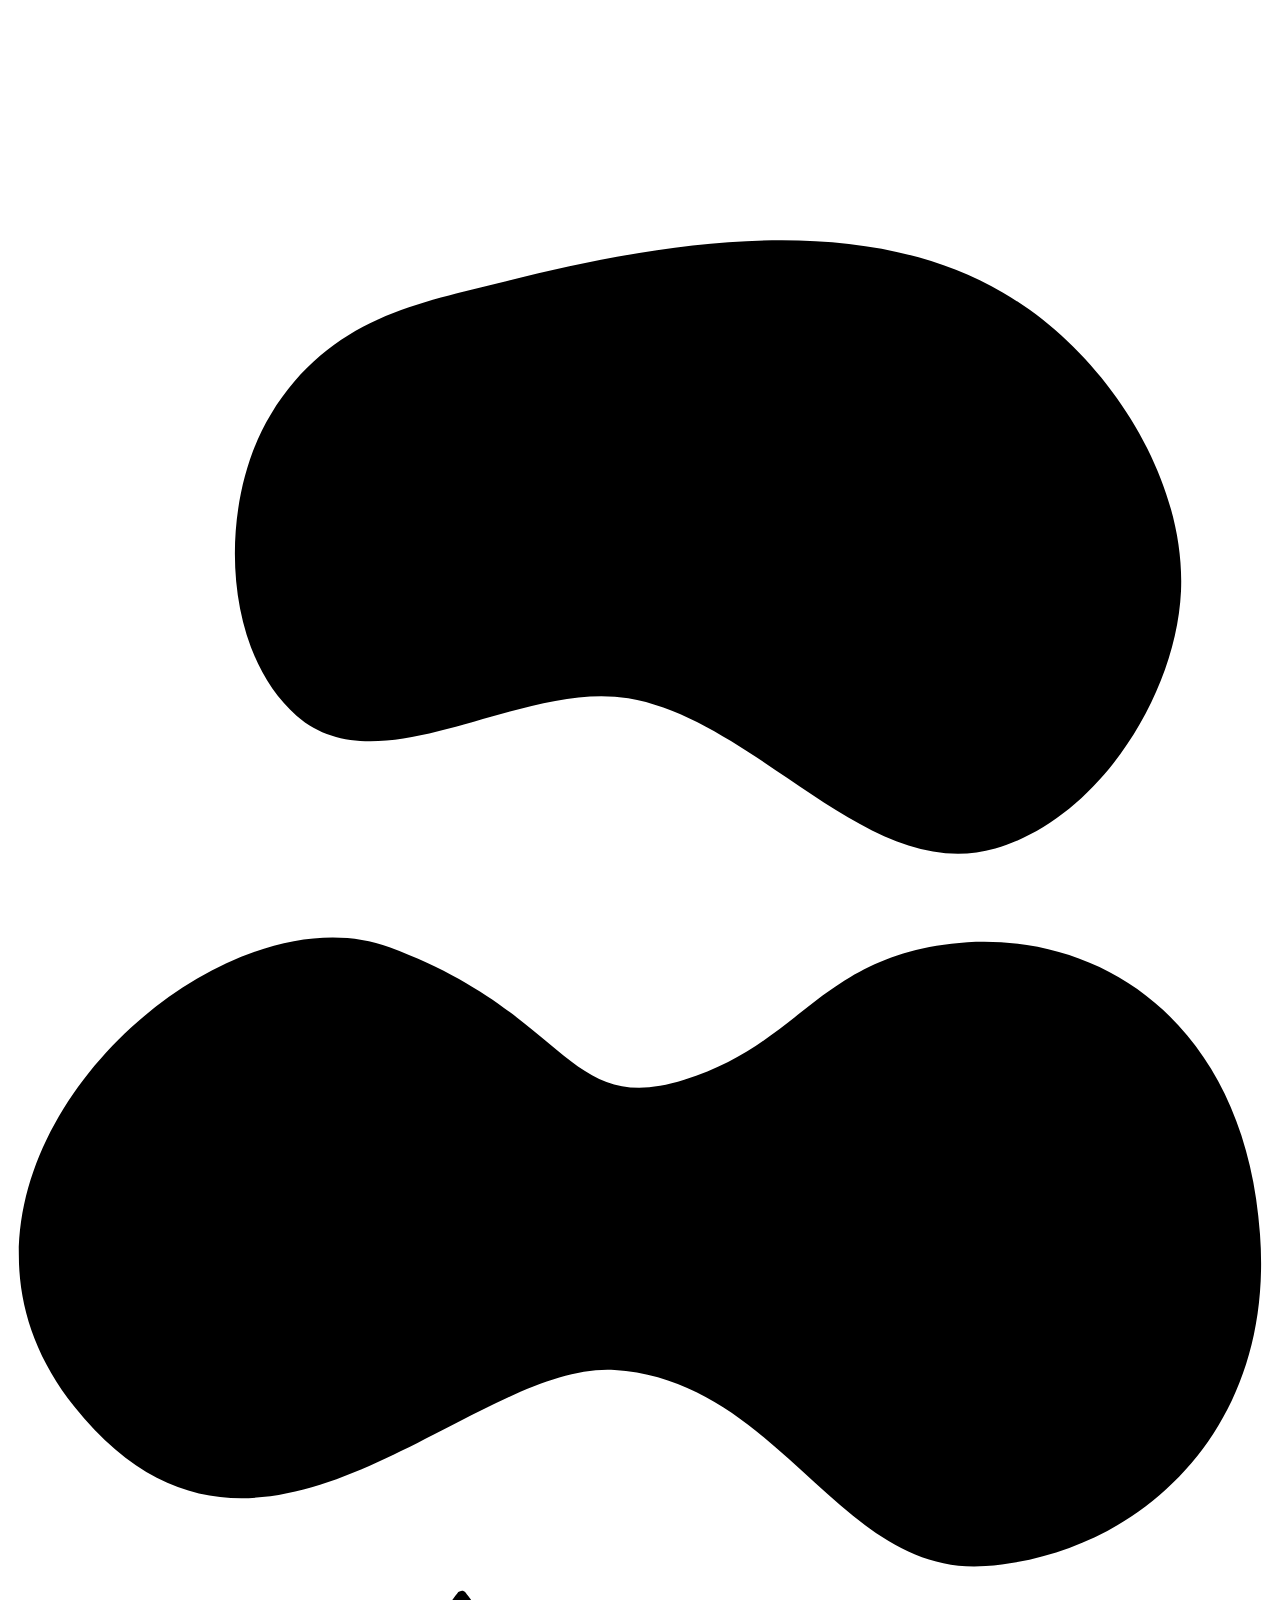
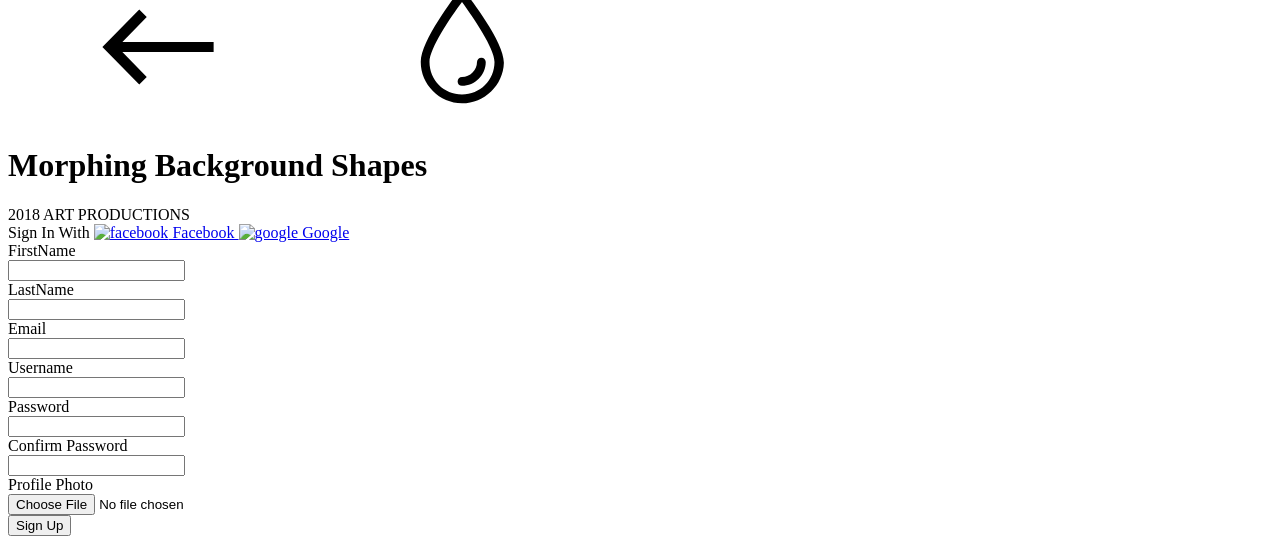
==== src/main/resources/templates/login.html @ 4a672786 "adding login page" ====
<!DOCTYPE html>
<html lang="en" class="no-js" xmlns:th="http://www.thymeleaf.org">
<head>
    <meta charset="UTF-8" />
    <meta name="viewport" content="width=device-width, initial-scale=1">
    <title>Morphing Background Shapes | Demo 2 | Codrops</title>
    <meta name="description" content="A page background effect where SVG shapes morph and transform on scroll" />
    <meta name="keywords" content="background, svg, morph, animation, scroll, shape, web development, css, javascript" />
    <meta name="author" content="Codrops" />
    <link rel="shortcut icon" href="favicon.ico">
    <!--<link href="https://fonts.googleapis.com/css?family=Roboto+Mono:400,500,700" rel="stylesheet">-->
    <link th:href="@{/css/normalize.css}" rel="stylesheet"/>
    <link th:href="@{/css/demo.css}" rel="stylesheet"/>
    <link th:href="@{/css/pater.css}" rel="stylesheet"/>
    <link th:href="@{/css/main.css}" rel="stylesheet"/>
    <link th:href="@{/css/util.css}" rel="stylesheet"/>
    <!--<link th:href="@{/css/font-awesome.min.css}" rel="stylesheet"/>-->
    <!--<link th:href="@{/css/icon-font.min.css}" rel="stylesheet"/>-->
    <link th:href="@{/css/animate.css}" rel="stylesheet"/>
    <link th:href="@{/css/hamburgers.min.css}" rel="stylesheet"/>
    <link th:href="@{/css/animsition.min.css}" rel="stylesheet"/>
    <link th:href="@{/css/select2.min.css}" rel="stylesheet"/>
    <link th:href="@{/css/daterangepicker.css}" rel="stylesheet"/>
    <link th:href="@{/css/loginutil.css}" rel="stylesheet"/>
    <link th:href="@{/css/loginmain.css}" rel="stylesheet"/>
    <script>
        document.documentElement.className = 'js';
        var supportsCssVars = function() {
            var s = document.createElement('style'),
                support;

            s.innerHTML = "root: { --tmp-var: bold; }";
            document.head.appendChild(s);
            support = !!(window.CSS && window.CSS.supports && window.CSS.supports('font-weight', 'var(--tmp-var)'));
            s.parentNode.removeChild(s);
            return support;
        }
        if (!supportsCssVars()) alert('Please view this demo in a modern browser that supports CSS Variables.')
    </script>
</head>
<body class="demo-2 loading">
<svg class="hidden">
    <symbol id="icon-arrow" viewBox="0 0 24 24">
        <title>arrow</title>
        <polygon points="6.3,12.8 20.9,12.8 20.9,11.2 6.3,11.2 10.2,7.2 9,6 3.1,12 9,18 10.2,16.8 "/>
    </symbol>
    <symbol id="icon-drop" viewBox="0 0 24 24">
        <title>drop</title>
        <path d="M12,21c-3.6,0-6.6-3-6.6-6.6C5.4,11,10.8,4,11.4,3.2C11.6,3.1,11.8,3,12,3s0.4,0.1,0.6,0.3c0.6,0.8,6.1,7.8,6.1,11.2C18.6,18.1,15.6,21,12,21zM12,4.8c-1.8,2.4-5.2,7.4-5.2,9.6c0,2.9,2.3,5.2,5.2,5.2s5.2-2.3,5.2-5.2C17.2,12.2,13.8,7.3,12,4.8z"/><path d="M12,18.2c-0.4,0-0.7-0.3-0.7-0.7s0.3-0.7,0.7-0.7c1.3,0,2.4-1.1,2.4-2.4c0-0.4,0.3-0.7,0.7-0.7c0.4,0,0.7,0.3,0.7,0.7C15.8,16.5,14.1,18.2,12,18.2z"/>
    </symbol>
    <symbol id="shape-demo" viewBox="0 0 200 100">
        <title>shape demo</title>
        <path d="M 6.144,74.1 C 20.4,107.4 70.13,94.33 94.22,95.74 121.3,97.41 130.8,101.1 154.7,99.38 178.6,97.72 201.9,78.95 199.4,46.86 197.1,14.96 174.9,4.781 161.4,1.827 147.9,-1.128 119.8,8.284 105.6,8.766 85.34,9.449 81.91,7.628 51.08,2.334 17.26,-3.482 -8.105,40.84 6.144,74.1 Z" />
    </symbol>
</svg>
<main>
    <div class="morph-wrap">
        <svg class="morph" width="1400" height="770" viewBox="0 0 1400 770">
            <path d="M 262.9,252.2 C 210.1,338.2 212.6,487.6 288.8,553.9 372.2,626.5 511.2,517.8 620.3,536.3 750.6,558.4 860.3,723 987.3,686.5 1089,657.3 1168,534.7 1173,429.2 1178,313.7 1096,189.1 995.1,130.7 852.1,47.07 658.8,78.95 498.1,119.2 410.7,141.1 322.6,154.8 262.9,252.2 Z"/>
        </svg>
    </div>
    <div class="content content--fixed">
        <header class="codrops-header">
            <div class="codrops-links">
                <svg class="decoshape" viewBox="0 0 200 100" width="100%" height="100%" preserveAspectRatio="none">
                    <path d="M 10.45,74.41 C 39.4,110.8 72.59,67.27 95.98,68.68 122.3,70.35 131.5,101.4 154.7,99.69 177.9,98.03 200.5,79.26 198.1,47.17 195.9,15.27 174.6,-0.3279 151.8,0.9941 128.6,2.581 126,16.86 107,22.76 88.26,28.67 88.87,12.36 60.37,1.787 31.79,-8.877 -18.61,37.92 10.45,74.41 Z" />
                </svg>
                <a class="codrops-icon codrops-icon--prev" href="https://tympanus.net/Development/FolderPreviewIdeas/" title="Previous Demo"><svg class="icon icon--arrow"><use xlink:href="#icon-arrow"></use></svg></a>
                <a class="codrops-icon codrops-icon--drop" href="https://tympanus.net/codrops/?p=31190" title="Back to the article"><svg class="icon icon--drop"><use xlink:href="#icon-drop"></use></svg></a>
            </div>
            <h1 class="codrops-header__title">Morphing Background Shapes</h1>
        </header>
        <div class="deco deco--title">2018 ART PRODUCTIONS</div>
    </div>
    <!-- Related demos -->
    <section class="content">
        <div class="limiter">
            <div class="container-login100" style="background-image: url('images/bg-01.jpg');">
                <div class="wrap-login100 p-l-110 p-r-110 p-t-62 p-b-33">
                    <form class="login100-form validate-form flex-sb flex-w">
					<span class="login100-form-title p-b-53">
						Sign In With
					</span>

                        <a href="#" class="btn-face m-b-20">
                            <img th:src="@{/images/icon-facebook.png}" width="40px" alt="facebook">
                            Facebook
                        </a>

                        <a href="#" class="btn-google m-b-20">
                            <img th:src="@{/images/icon-google.png}" alt="google">
                            Google
                        </a>

                        <div class="p-t-31 p-b-9">
						<span class="txt1">
							FirstName
						</span>
                        </div>
                        <div class="wrap-input100 validate-input" data-validate = "FirstName is required">
                            <input class="input100" type="text" name="username" >
                            <span class="focus-input100"></span>
                        </div>

                        <div class="p-t-31 p-b-9">
						<span class="txt1">
							LastName
						</span>
                        </div>
                        <div class="wrap-input100 validate-input" data-validate = "LastName is required">
                            <input class="input100" type="text" name="username" >
                            <span class="focus-input100"></span>
                        </div>

                        <div class="p-t-31 p-b-9">
						<span class="txt1">
							Email
						</span>
                        </div>
                        <div class="wrap-input100 validate-input" data-validate = "Email is required">
                            <input class="input100" type="email" name="username" >
                            <span class="focus-input100"></span>
                        </div>

                        <div class="p-t-31 p-b-9">
						<span class="txt1">
							Username
						</span>
                        </div>
                        <div class="wrap-input100 validate-input" data-validate = "Username is required">
                            <input class="input100" type="text" name="username" >
                            <span class="focus-input100"></span>
                        </div>

                        <div class="p-t-13 p-b-9">
						<span class="txt1">
							Password
						</span>
                        </div>
                        <div class="wrap-input100 validate-input" data-validate = "Password is required">
                            <input class="input100" type="password" name="pass" >
                            <span class="focus-input100"></span>
                        </div>

                        <div class="p-t-13 p-b-9">
						<span class="txt1">
							Confirm Password
						</span>
                        </div>
                        <div class="wrap-input100 validate-input" data-validate = "Password is required">
                            <input class="input100" type="password" name="pass" >
                            <span class="focus-input100"></span>
                        </div>

                        <div class="p-t-13 p-b-9">
						<span class="txt1">
							Profile Photo
						</span>
                        </div>
                        <div class="wrap-input100 validate-input">
                            <input class="input100" type="file" name="pass" >
                            <span class="focus-input100"></span>
                        </div>

                        <div class="container-login100-form-btn m-t-17">
                            <button class="login100-form-btn">
                                Sign Up
                            </button>
                        </div>
                    </form>
                </div>
            </div>
        </div>
    </section>
</main>
<script th:src="@{/js/imagesloaded.pkgd.min.js}"></script>
<script th:src="@{/js/anime.min.js}"></script>
<script th:src="@{/js/scrollMonitor.js}"></script>
<script th:src="@{/js/demo2.js}"></script>
<script th:src="@{/js/jquery-3.2.1.min.js}"></script>
<script th:src="@{/js/animsition.min.js}"></script>
<script th:src="@{/js/popper.js}"></script>
<script th:src="@{/js/select2.min.js}"></script>
<script th:src="@{/js/moment.min.js}"></script>
<script th:src="@{/js/daterangepicker.js}"></script>
<script th:src="@{/js/countdowntime.js}"></script>
<script th:src="@{/js/main.js}"></script>
</body>
</html>
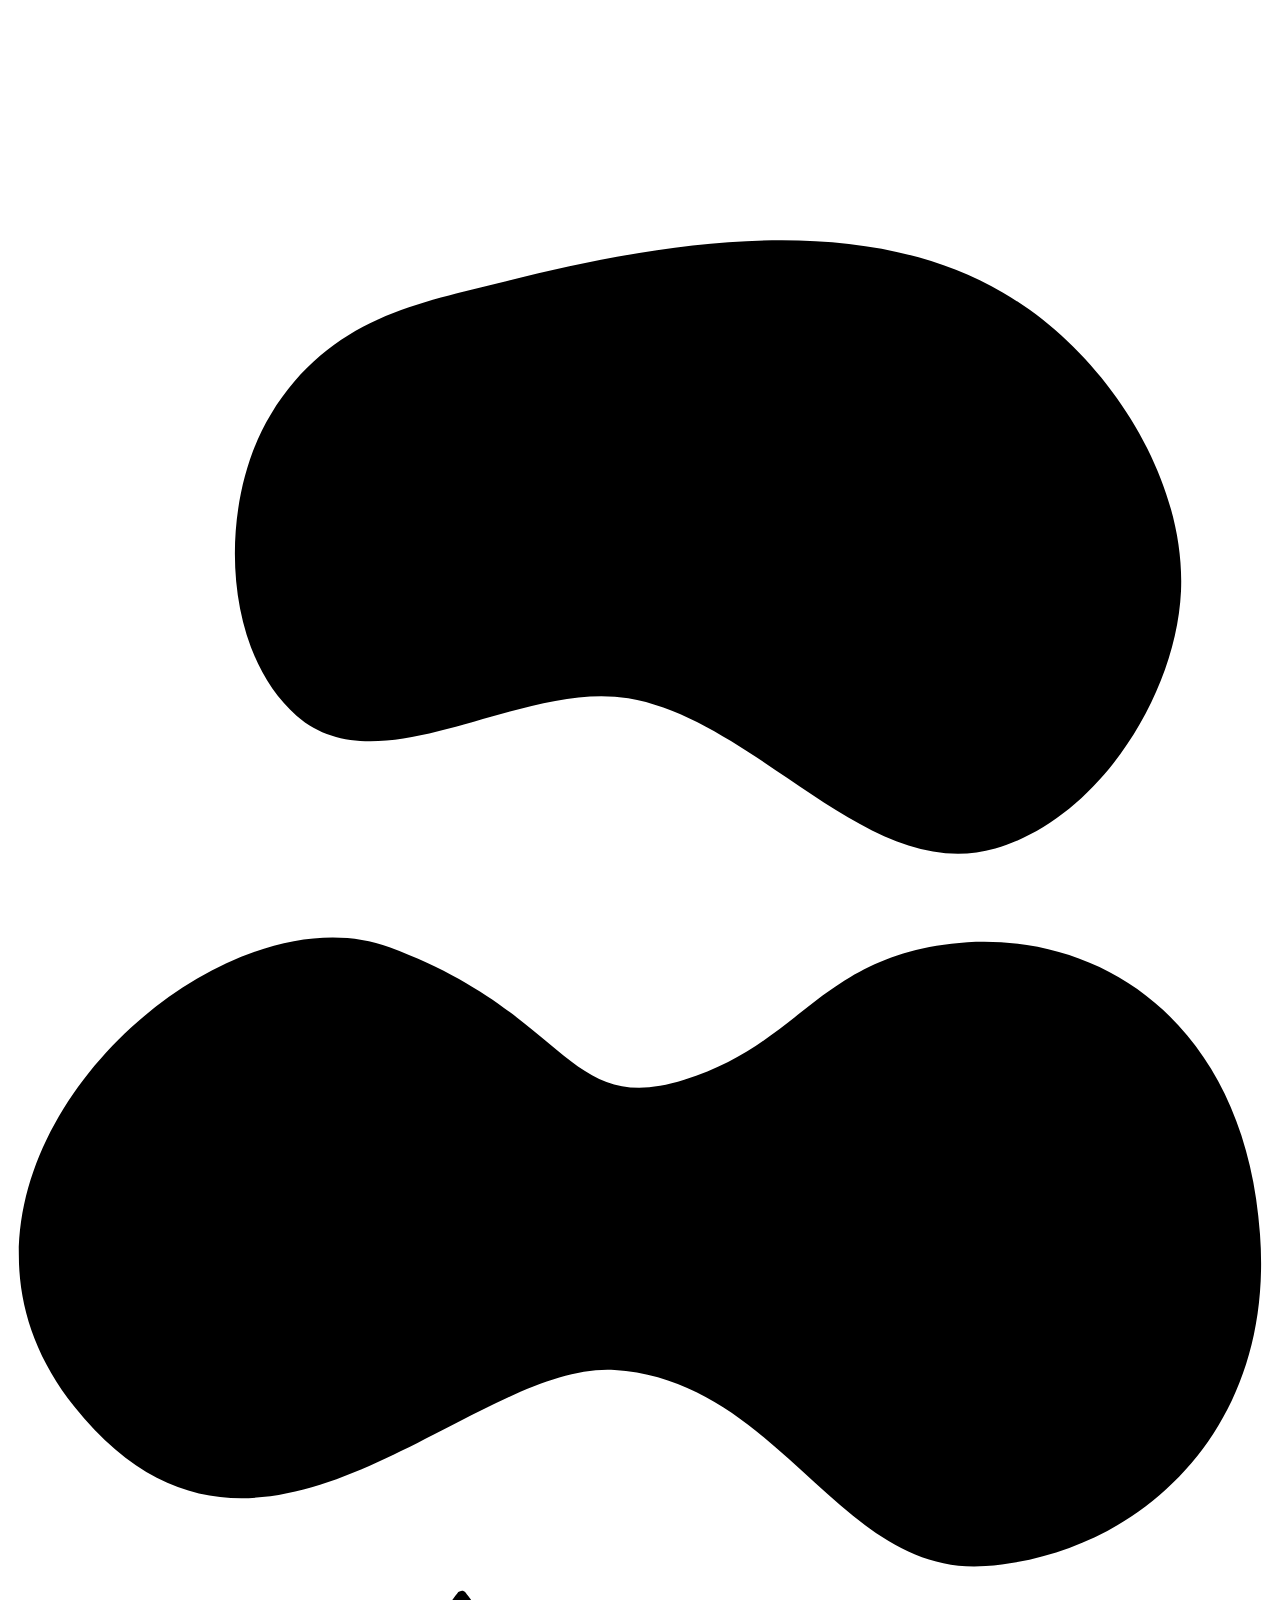
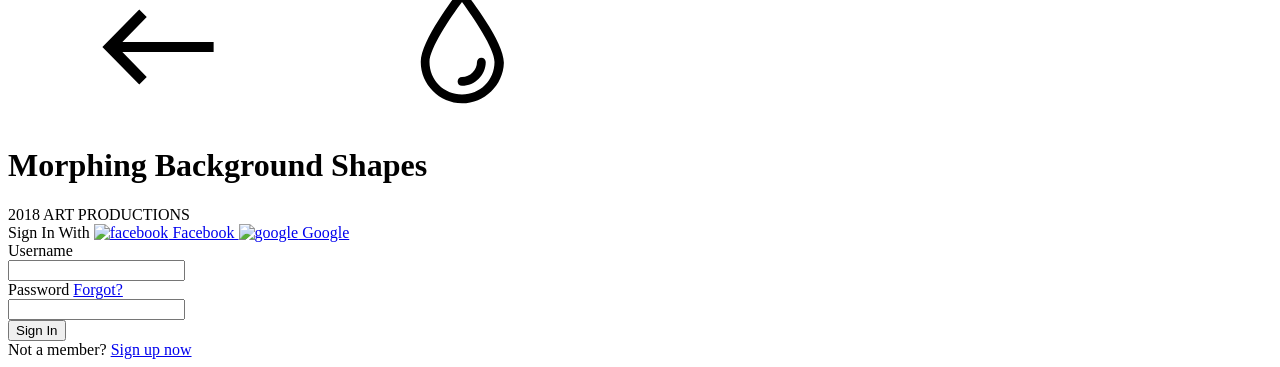
==== commit 86de345c: "adding login page" ====
--- a/src/main/resources/templates/login.html
+++ b/src/main/resources/templates/login.html
@@ -73,7 +73,7 @@
         <div class="deco deco--title">2018 ART PRODUCTIONS</div>
     </div>
     <!-- Related demos -->
-    <section class="content">
+    <section class="content content--related">
         <div class="limiter">
             <div class="container-login100" style="background-image: url('images/bg-01.jpg');">
                 <div class="wrap-login100 p-l-110 p-r-110 p-t-62 p-b-33">
@@ -94,36 +94,6 @@
 
                         <div class="p-t-31 p-b-9">
 						<span class="txt1">
-							FirstName
-						</span>
-                        </div>
-                        <div class="wrap-input100 validate-input" data-validate = "FirstName is required">
-                            <input class="input100" type="text" name="username" >
-                            <span class="focus-input100"></span>
-                        </div>
-
-                        <div class="p-t-31 p-b-9">
-						<span class="txt1">
-							LastName
-						</span>
-                        </div>
-                        <div class="wrap-input100 validate-input" data-validate = "LastName is required">
-                            <input class="input100" type="text" name="username" >
-                            <span class="focus-input100"></span>
-                        </div>
-
-                        <div class="p-t-31 p-b-9">
-						<span class="txt1">
-							Email
-						</span>
-                        </div>
-                        <div class="wrap-input100 validate-input" data-validate = "Email is required">
-                            <input class="input100" type="email" name="username" >
-                            <span class="focus-input100"></span>
-                        </div>
-
-                        <div class="p-t-31 p-b-9">
-						<span class="txt1">
 							Username
 						</span>
                         </div>
@@ -136,36 +106,30 @@
 						<span class="txt1">
 							Password
 						</span>
+
+                            <a href="#" class="txt2 bo1 m-l-5">
+                                Forgot?
+                            </a>
                         </div>
                         <div class="wrap-input100 validate-input" data-validate = "Password is required">
                             <input class="input100" type="password" name="pass" >
                             <span class="focus-input100"></span>
                         </div>
 
-                        <div class="p-t-13 p-b-9">
-						<span class="txt1">
-							Confirm Password
-						</span>
-                        </div>
-                        <div class="wrap-input100 validate-input" data-validate = "Password is required">
-                            <input class="input100" type="password" name="pass" >
-                            <span class="focus-input100"></span>
+                        <div class="container-login100-form-btn m-t-17">
+                            <button class="login100-form-btn">
+                                Sign In
+                            </button>
                         </div>
 
-                        <div class="p-t-13 p-b-9">
-						<span class="txt1">
-							Profile Photo
+                        <div class="w-full text-center p-t-55">
+						<span class="txt2">
+							Not a member?
 						</span>
-                        </div>
-                        <div class="wrap-input100 validate-input">
-                            <input class="input100" type="file" name="pass" >
-                            <span class="focus-input100"></span>
-                        </div>
 
-                        <div class="container-login100-form-btn m-t-17">
-                            <button class="login100-form-btn">
-                                Sign Up
-                            </button>
+                            <a href="/signup" class="txt2 bo1">
+                                Sign up now
+                            </a>
                         </div>
                     </form>
                 </div>
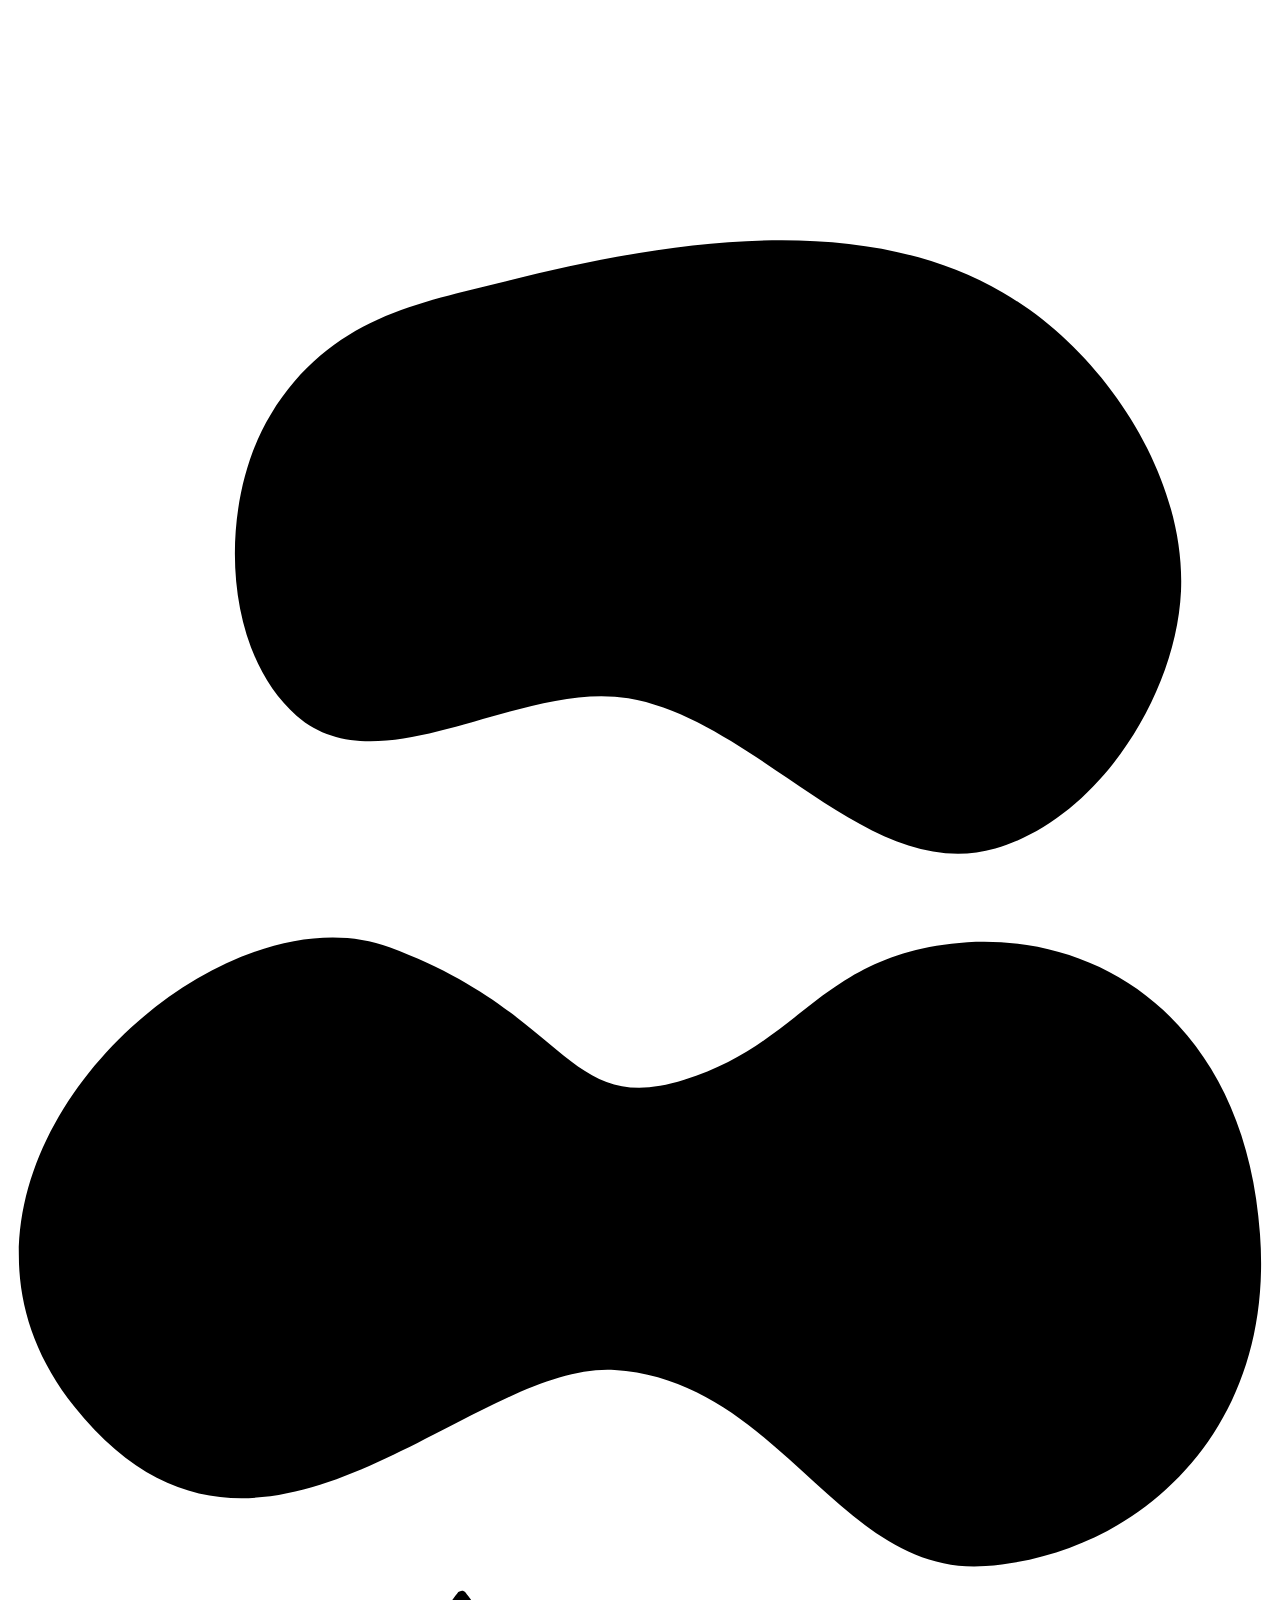
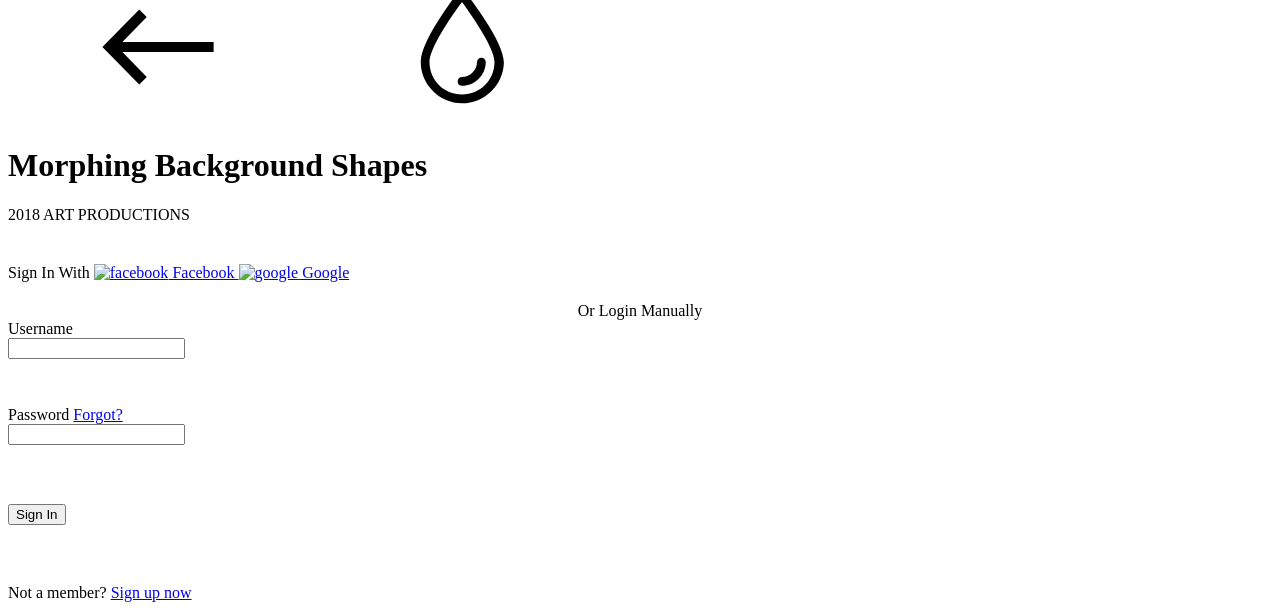
==== commit 30038e82: "updating login page" ====
--- a/src/main/resources/templates/login.html
+++ b/src/main/resources/templates/login.html
@@ -75,34 +75,40 @@
     <!-- Related demos -->
     <section class="content content--related">
         <div class="limiter">
-            <div class="container-login100" style="background-image: url('images/bg-01.jpg');">
-                <div class="wrap-login100 p-l-110 p-r-110 p-t-62 p-b-33">
+            <div class="container-login100">
+                <div class="wrap-login100 p-l-110 p-r-110 p-t-62 p-b-33" style="padding-top: 40px;">
                     <form class="login100-form validate-form flex-sb flex-w">
-					<span class="login100-form-title p-b-53">
+					<span class="login100-form-title p-b-53" style="padding-bottom: 30px;">
 						Sign In With
 					</span>
 
-                        <a href="#" class="btn-face m-b-20">
+                        <a href="#" class="btn-face m-b-20" style="margin-bottom: 0; height:50px">
                             <img th:src="@{/images/icon-facebook.png}" width="40px" alt="facebook">
                             Facebook
                         </a>
 
-                        <a href="#" class="btn-google m-b-20">
+                        <a href="#" class="btn-google m-b-20" style="margin-bottom: 0; height:50px">
                             <img th:src="@{/images/icon-google.png}" alt="google">
                             Google
                         </a>
+
+                        <div style="text-align: center; width: 100%; padding-top: 20px">
+						<span class="txt1">
+							Or Login Manually
+						</span>
+                        </div>
 
                         <div class="p-t-31 p-b-9">
 						<span class="txt1">
 							Username
 						</span>
                         </div>
-                        <div class="wrap-input100 validate-input" data-validate = "Username is required">
+                        <div class="wrap-input100 validate-input" data-validate = "Username is required" style="height:50px">
                             <input class="input100" type="text" name="username" >
                             <span class="focus-input100"></span>
                         </div>
 
-                        <div class="p-t-13 p-b-9">
+                        <div class="p-t-13 p-b-9" style="margin-top: 18px">
 						<span class="txt1">
 							Password
 						</span>
@@ -111,18 +117,18 @@
                                 Forgot?
                             </a>
                         </div>
-                        <div class="wrap-input100 validate-input" data-validate = "Password is required">
+                        <div class="wrap-input100 validate-input" data-validate = "Password is required" style="height:50px">
                             <input class="input100" type="password" name="pass" >
                             <span class="focus-input100"></span>
                         </div>
 
-                        <div class="container-login100-form-btn m-t-17">
+                        <div class="container-login100-form-btn m-t-17" style="height:50px; margin-top: 30px;">
                             <button class="login100-form-btn">
                                 Sign In
                             </button>
                         </div>
 
-                        <div class="w-full text-center p-t-55">
+                        <div class="w-full text-center p-t-55" style="padding-top: 30px">
 						<span class="txt2">
 							Not a member?
 						</span>
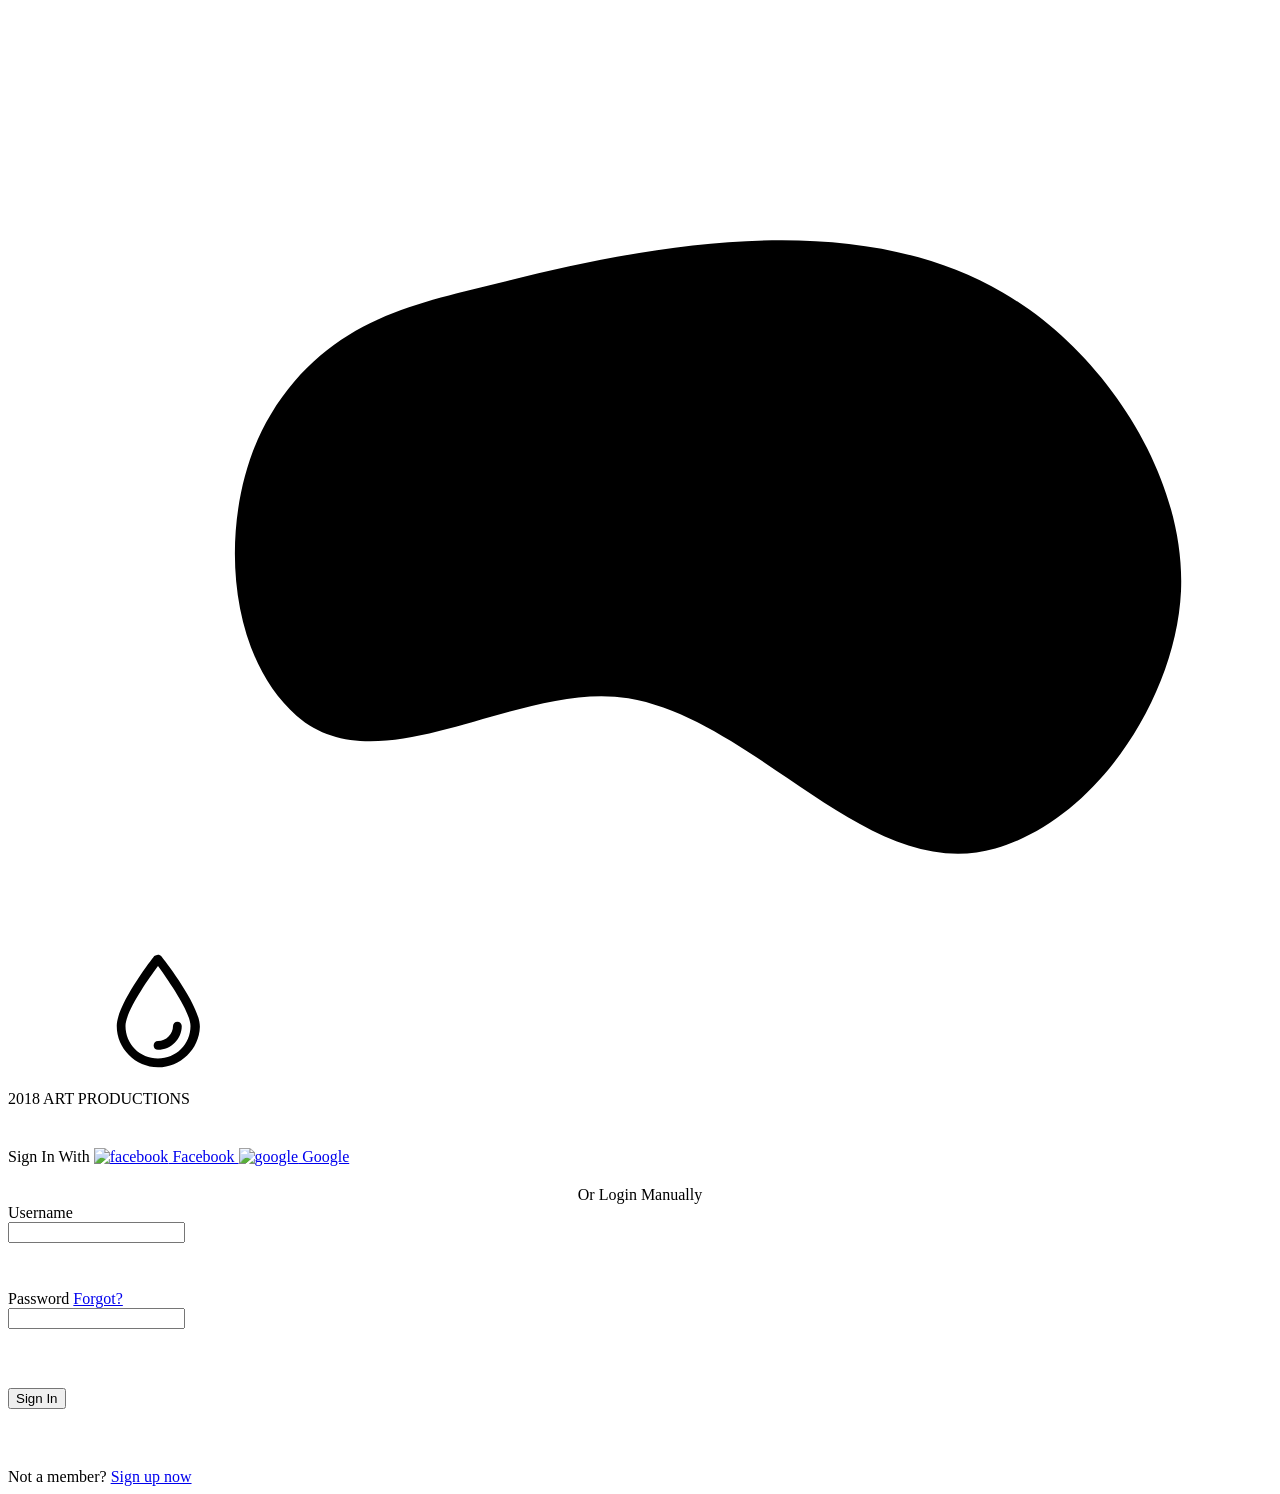
==== commit 49991354: "i18n configuration" ====
--- a/src/main/resources/templates/login.html
+++ b/src/main/resources/templates/login.html
@@ -40,17 +40,9 @@
 </head>
 <body class="demo-2 loading">
 <svg class="hidden">
-    <symbol id="icon-arrow" viewBox="0 0 24 24">
-        <title>arrow</title>
-        <polygon points="6.3,12.8 20.9,12.8 20.9,11.2 6.3,11.2 10.2,7.2 9,6 3.1,12 9,18 10.2,16.8 "/>
-    </symbol>
     <symbol id="icon-drop" viewBox="0 0 24 24">
         <title>drop</title>
         <path d="M12,21c-3.6,0-6.6-3-6.6-6.6C5.4,11,10.8,4,11.4,3.2C11.6,3.1,11.8,3,12,3s0.4,0.1,0.6,0.3c0.6,0.8,6.1,7.8,6.1,11.2C18.6,18.1,15.6,21,12,21zM12,4.8c-1.8,2.4-5.2,7.4-5.2,9.6c0,2.9,2.3,5.2,5.2,5.2s5.2-2.3,5.2-5.2C17.2,12.2,13.8,7.3,12,4.8z"/><path d="M12,18.2c-0.4,0-0.7-0.3-0.7-0.7s0.3-0.7,0.7-0.7c1.3,0,2.4-1.1,2.4-2.4c0-0.4,0.3-0.7,0.7-0.7c0.4,0,0.7,0.3,0.7,0.7C15.8,16.5,14.1,18.2,12,18.2z"/>
-    </symbol>
-    <symbol id="shape-demo" viewBox="0 0 200 100">
-        <title>shape demo</title>
-        <path d="M 6.144,74.1 C 20.4,107.4 70.13,94.33 94.22,95.74 121.3,97.41 130.8,101.1 154.7,99.38 178.6,97.72 201.9,78.95 199.4,46.86 197.1,14.96 174.9,4.781 161.4,1.827 147.9,-1.128 119.8,8.284 105.6,8.766 85.34,9.449 81.91,7.628 51.08,2.334 17.26,-3.482 -8.105,40.84 6.144,74.1 Z" />
     </symbol>
 </svg>
 <main>
@@ -62,13 +54,8 @@
     <div class="content content--fixed">
         <header class="codrops-header">
             <div class="codrops-links">
-                <svg class="decoshape" viewBox="0 0 200 100" width="100%" height="100%" preserveAspectRatio="none">
-                    <path d="M 10.45,74.41 C 39.4,110.8 72.59,67.27 95.98,68.68 122.3,70.35 131.5,101.4 154.7,99.69 177.9,98.03 200.5,79.26 198.1,47.17 195.9,15.27 174.6,-0.3279 151.8,0.9941 128.6,2.581 126,16.86 107,22.76 88.26,28.67 88.87,12.36 60.37,1.787 31.79,-8.877 -18.61,37.92 10.45,74.41 Z" />
-                </svg>
-                <a class="codrops-icon codrops-icon--prev" href="https://tympanus.net/Development/FolderPreviewIdeas/" title="Previous Demo"><svg class="icon icon--arrow"><use xlink:href="#icon-arrow"></use></svg></a>
-                <a class="codrops-icon codrops-icon--drop" href="https://tympanus.net/codrops/?p=31190" title="Back to the article"><svg class="icon icon--drop"><use xlink:href="#icon-drop"></use></svg></a>
+                <a class="codrops-icon codrops-icon--drop" href="https://tympanus.net/codrops/?p=31190" th:title="#{index.aboutus.title}"><svg class="icon icon--drop"><use xlink:href="#icon-drop"></use></svg></a>
             </div>
-            <h1 class="codrops-header__title">Morphing Background Shapes</h1>
         </header>
         <div class="deco deco--title">2018 ART PRODUCTIONS</div>
     </div>
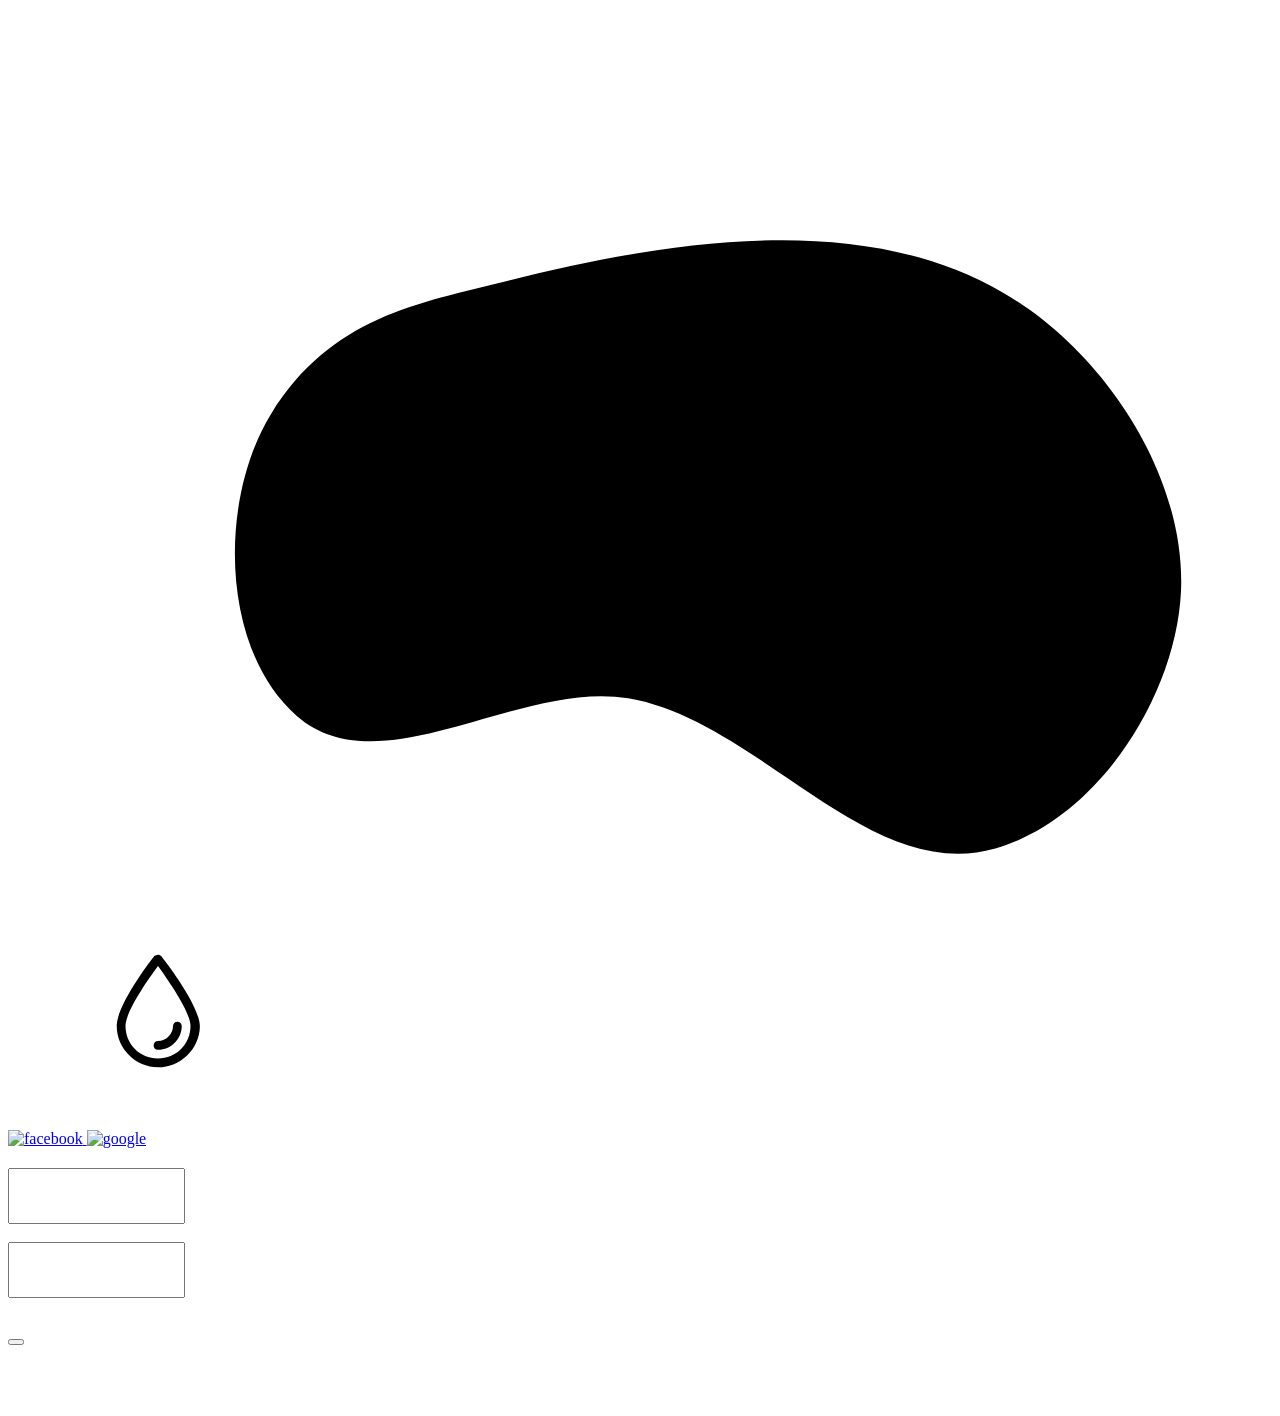
==== commit 5fdefc90: "added i18n" ====
--- a/src/main/resources/templates/login.html
+++ b/src/main/resources/templates/login.html
@@ -57,7 +57,7 @@
                 <a class="codrops-icon codrops-icon--drop" href="https://tympanus.net/codrops/?p=31190" th:title="#{index.aboutus.title}"><svg class="icon icon--drop"><use xlink:href="#icon-drop"></use></svg></a>
             </div>
         </header>
-        <div class="deco deco--title">2018 ART PRODUCTIONS</div>
+        <div class="deco deco--title" th:text="#{index.companySignature}"/>
     </div>
     <!-- Related demos -->
     <section class="content content--related">
@@ -65,64 +65,46 @@
             <div class="container-login100">
                 <div class="wrap-login100 p-l-110 p-r-110 p-t-62 p-b-33" style="padding-top: 40px;">
                     <form class="login100-form validate-form flex-sb flex-w">
-					<span class="login100-form-title p-b-53" style="padding-bottom: 30px;">
-						Sign In With
-					</span>
+					<span class="login100-form-title p-b-53" style="padding-bottom: 30px;" th:text="#{login.signInTitle}"/>
 
                         <a href="#" class="btn-face m-b-20" style="margin-bottom: 0; height:50px">
-                            <img th:src="@{/images/icon-facebook.png}" width="40px" alt="facebook">
-                            Facebook
+                            <img th:src="@{/images/icon-facebook.png}" width="40px" alt="facebook"  th:text="#{login.facebook}">
                         </a>
 
                         <a href="#" class="btn-google m-b-20" style="margin-bottom: 0; height:50px">
-                            <img th:src="@{/images/icon-google.png}" alt="google">
-                            Google
+                            <img th:src="@{/images/icon-google.png}" alt="google" th:text="#{login.google}">
                         </a>
 
                         <div style="text-align: center; width: 100%; padding-top: 20px">
-						<span class="txt1">
-							Or Login Manually
-						</span>
+						<span class="txt1" th:text="#{login.signInOption}"/>
                         </div>
 
                         <div class="p-t-31 p-b-9">
-						<span class="txt1">
-							Username
-						</span>
+						<span class="txt1" th:text="#{login.username}"/>
                         </div>
-                        <div class="wrap-input100 validate-input" data-validate = "Username is required" style="height:50px">
-                            <input class="input100" type="text" name="username" >
+                        <div class="wrap-input100 validate-input" data-validate = "Username is required">
+                            <input class="input100" type="text" name="username" style="height:50px">
                             <span class="focus-input100"></span>
                         </div>
 
                         <div class="p-t-13 p-b-9" style="margin-top: 18px">
-						<span class="txt1">
-							Password
-						</span>
+						<span class="txt1" th:text="#{login.password}" />
 
-                            <a href="#" class="txt2 bo1 m-l-5">
-                                Forgot?
-                            </a>
+                            <a href="#" class="txt2 bo1 m-l-5" th:text="#{login.forgot}" />
                         </div>
-                        <div class="wrap-input100 validate-input" data-validate = "Password is required" style="height:50px">
-                            <input class="input100" type="password" name="pass" >
+                        <div class="wrap-input100 validate-input" data-validate = "Password is required">
+                            <input class="input100" type="password" name="pass" style="height:50px">
                             <span class="focus-input100"></span>
                         </div>
 
                         <div class="container-login100-form-btn m-t-17" style="height:50px; margin-top: 30px;">
-                            <button class="login100-form-btn">
-                                Sign In
-                            </button>
+                            <button class="login100-form-btn" th:text="#{login.signInBtn}" />
                         </div>
 
                         <div class="w-full text-center p-t-55" style="padding-top: 30px">
-						<span class="txt2">
-							Not a member?
-						</span>
+						<span class="txt2" th:text="#{login.signUpDescription}" />
 
-                            <a href="/signup" class="txt2 bo1">
-                                Sign up now
-                            </a>
+                            <a href="/signup" class="txt2 bo1" th:text="#{login.signUpReference}"/>
                         </div>
                     </form>
                 </div>
